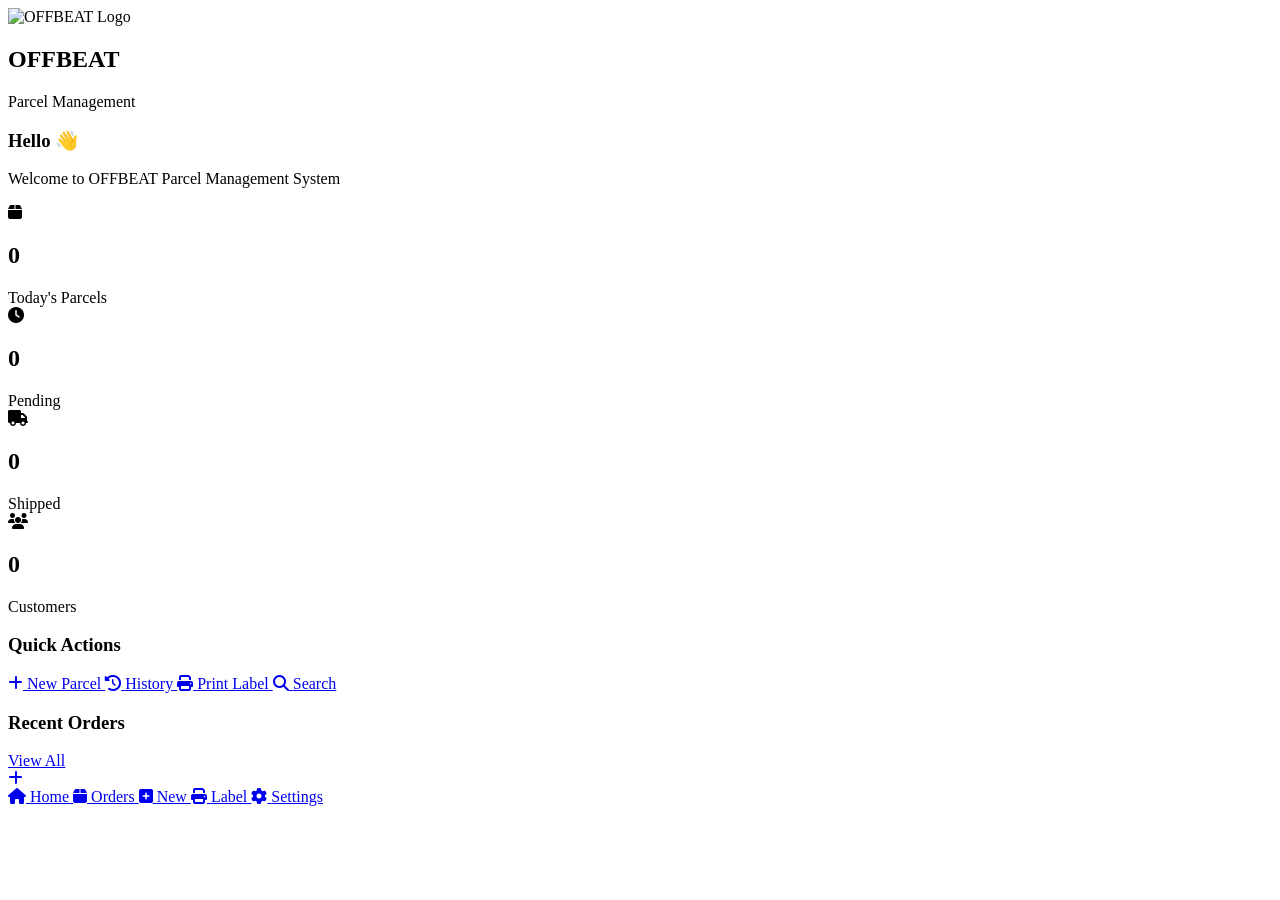
==== index.html @ d4840bd9 "first commit" ====
<!DOCTYPE html>
<html lang="en">

<head>

    <meta charset="UTF-8">
    <meta name="viewport" content="width=device-width, initial-scale=1.0">

    <title>OFFBEAT Parcel Management</title>

    <!-- Google Font -->
    <link rel="preconnect" href="https://fonts.googleapis.com">
    <link rel="preconnect" href="https://fonts.gstatic.com" crossorigin>

    <link href="https://fonts.googleapis.com/css2?family=Poppins:wght@300;400;500;600;700&display=swap"
        rel="stylesheet">

    <!-- Icons -->
    <link href="https://cdnjs.cloudflare.com/ajax/libs/font-awesome/6.6.0/css/all.min.css" rel="stylesheet">

    <link rel="stylesheet" href="css/style.css">

</head>

<body>

    <div class="baby">
        
    <!-- Animated Background -->

    <div class="bg-circle circle1"></div>
    <div class="bg-circle circle2"></div>
    <div class="bg-circle circle3"></div>


    <!-- Mobile Container -->

    <div class="mobile-container">

        <!-- Header -->

        <header>

            <div class="logo-box">

                <img src="images/logo.png" alt="OFFBEAT Logo">

            </div>

            <div class="title">

                <h2>OFFBEAT</h2>

                <p>Parcel Management</p>

            </div>

        </header>


        <!-- Welcome Card -->

        <section class="welcome-card">

            <h3>Hello 👋</h3>

            <p>
                Welcome to OFFBEAT Parcel Management System
            </p>

        </section>


        <!-- Statistics -->

        <section class="stats">

            <div class="card">

                <i class="fa-solid fa-box"></i>

                <h2 id="todayParcel">0</h2>

                <span>Today's Parcels</span>

            </div>

            <div class="card">

                <i class="fa-solid fa-clock"></i>

                <h2 id="pendingParcel">0</h2>

                <span>Pending</span>

            </div>

            <div class="card">

                <i class="fa-solid fa-truck"></i>

                <h2 id="shippedParcel">0</h2>

                <span>Shipped</span>

            </div>

            <div class="card">

                <i class="fa-solid fa-users"></i>

                <h2 id="customerCount">0</h2>

                <span>Customers</span>

            </div>

        </section>


        <!-- Quick Actions -->

        <section class="quick-actions">

            <h3>Quick Actions</h3>

            <div class="action-grid">

                <a href="new-parcel.html" class="action-card">

                    <i class="fa-solid fa-plus"></i>

                    <span>New Parcel</span>

                </a>

                <a href="history.html" class="action-card">

                    <i class="fa-solid fa-clock-rotate-left"></i>

                    <span>History</span>

                </a>

                <a href="label-v2.html" class="action-card">

                    <i class="fa-solid fa-print"></i>

                    <span>Print Label</span>

                </a>

                <a href="#" class="action-card">

                    <i class="fa-solid fa-magnifying-glass"></i>

                    <span>Search</span>

                </a>

            </div>

        </section>


        <!-- Recent Orders -->

        <section class="recent-orders">

            <div class="section-title">

                <h3>Recent Orders</h3>

                <a href="history.html">View All</a>

            </div>

            <div class="order-list" id="recentOrders"></div>

        </section>

    </div>



    <!-- Floating Button -->

    <a href="new-parcel.html" class="fab">

        <i class="fa-solid fa-plus"></i>

    </a>



    <!-- Bottom Navigation -->

    <nav>

        <a href="index.html" class="active">

            <i class="fa-solid fa-house"></i>

            <span>Home</span>

        </a>

        <a href="history.html">

            <i class="fa-solid fa-box"></i>

            <span>Orders</span>

        </a>

        <a href="new-parcel.html">

            <i class="fa-solid fa-square-plus"></i>

            <span>New</span>

        </a>

        <a href="label-v2.html">

            <i class="fa-solid fa-print"></i>

            <span>Label</span>

        </a>

        <a href="settings.html">

            <i class="fa-solid fa-gear"></i>

            <span>Settings</span>

        </a>

    </nav>

    </div>

    <script src="js/app.js"></script>

</body>

</html>
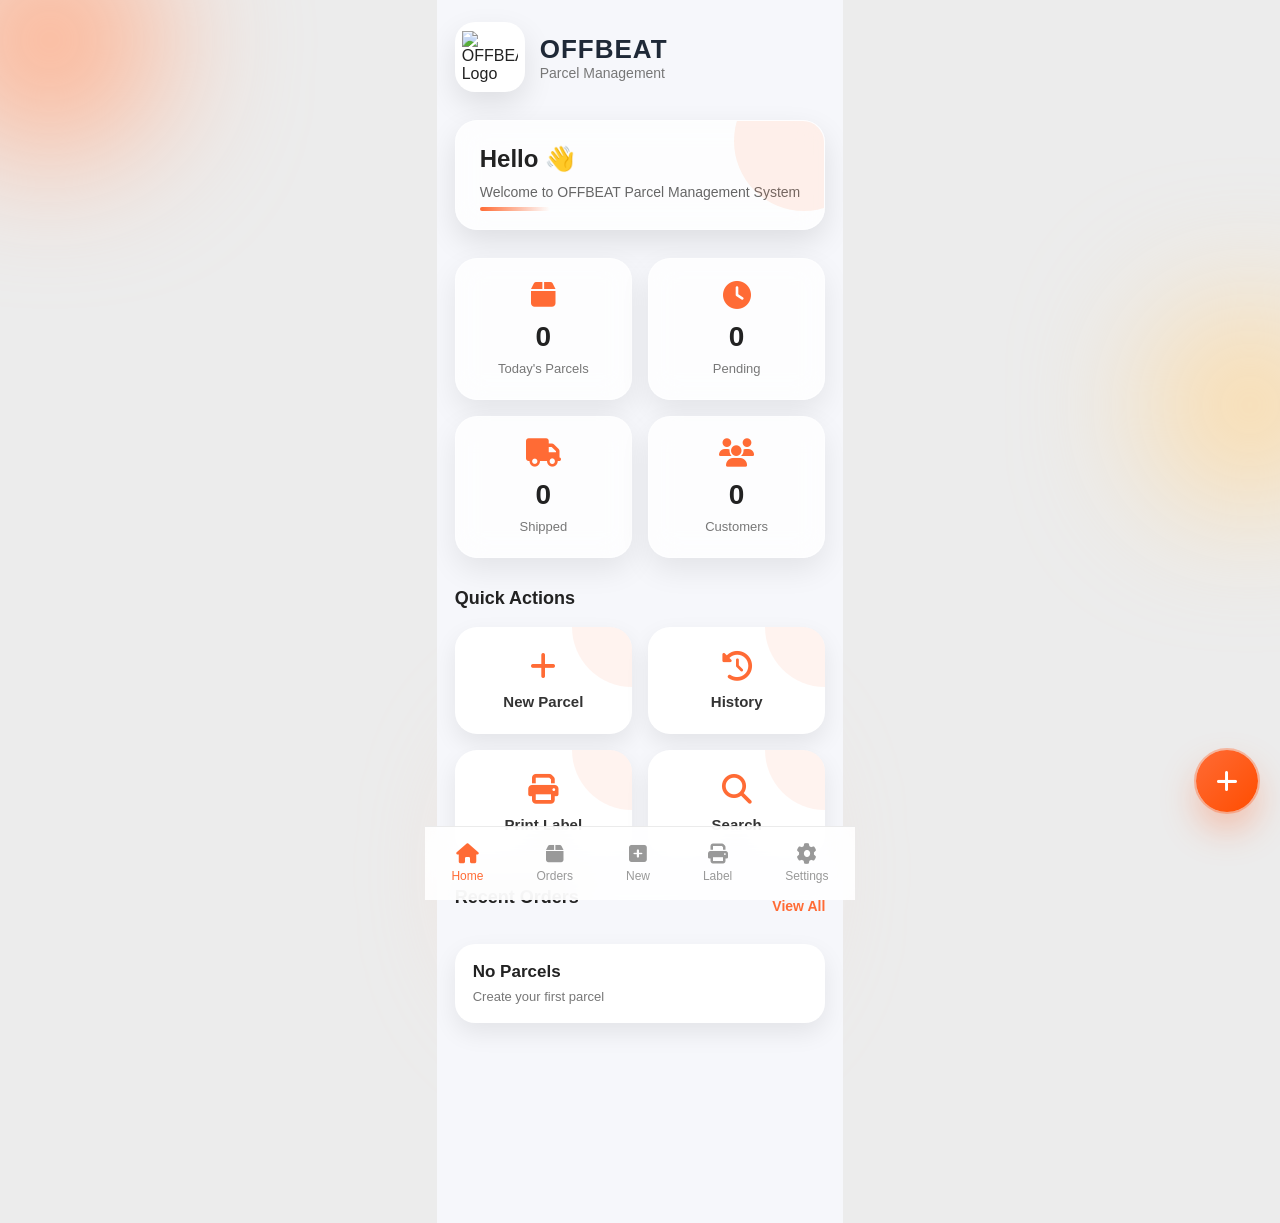
==== commit 4255c2c1: "thired commit" ====
--- a/index.html
+++ b/index.html
@@ -18,7 +18,7 @@
     <!-- Icons -->
     <link href="https://cdnjs.cloudflare.com/ajax/libs/font-awesome/6.6.0/css/all.min.css" rel="stylesheet">
 
-    <link rel="stylesheet" href="css/style.css">
+    <link rel="stylesheet" href="style.css">
 
 </head>
 
@@ -241,7 +241,7 @@
 
     </div>
 
-    <script src="js/app.js"></script>
+    <script src="app.js"></script>
 
 </body>
 
--- a/style.css
+++ b/style.css
@@ -0,0 +1,1143 @@
+/* =====================================================
+   OFFBEAT PARCEL MANAGEMENT SYSTEM
+   Mobile First Dashboard
+   Part 1
+   Developed by Nisite Webcraft
+===================================================== */
+
+/* Google Font */
+@import url('https://fonts.googleapis.com/css2?family=Poppins:wght@300;400;500;600;700;800&display=swap');
+
+/* =========================
+        ROOT VARIABLES
+========================= */
+
+:root{
+
+    --primary:#ff6b35;
+    --primary-dark:#ff4d00;
+
+    --secondary:#1f2937;
+
+    --white:#ffffff;
+
+    --bg:#f6f7fb;
+
+    --card:rgba(255,255,255,.78);
+
+    --border:rgba(255,255,255,.35);
+
+    --shadow:0 12px 30px rgba(0,0,0,.10);
+
+    --radius:22px;
+
+    --transition:.35s ease;
+
+}
+
+/* =========================
+        RESET
+========================= */
+
+*{
+
+    margin:0;
+
+    padding:0;
+
+    box-sizing:border-box;
+
+    font-family:'Poppins',sans-serif;
+
+}
+
+html{
+
+    scroll-behavior:smooth;
+
+}
+
+.baby{
+
+    background:var(--bg);
+
+    color:#222;
+
+    min-height:100vh;
+
+    overflow-x:hidden;
+
+    position:relative;
+
+}
+
+/* Hide Scrollbar */
+
+::-webkit-scrollbar{
+
+    width:0;
+
+}
+
+/* =========================
+    ANIMATED BACKGROUND
+========================= */
+
+.bg-circle{
+
+    position:fixed;
+
+    border-radius:50%;
+
+    filter:blur(70px);
+
+    z-index:-1;
+
+    animation:float 12s infinite ease-in-out;
+
+}
+
+.circle1{
+
+    width:220px;
+
+    height:220px;
+
+    background:#ffb08d;
+
+    top:-70px;
+
+    left:-60px;
+
+}
+
+.circle2{
+
+    width:180px;
+
+    height:180px;
+
+    background:#ffd89a;
+
+    right:-60px;
+
+    top:35%;
+
+}
+
+.circle3{
+
+    width:240px;
+
+    height:240px;
+
+    background:#ffd2bf;
+
+    bottom:-90px;
+
+    left:40%;
+
+}
+
+/* =========================
+    MOBILE CONTAINER
+========================= */
+
+.mobile-container{
+
+    width:100%;
+
+    max-width:430px;
+
+    margin:auto;
+
+    padding:22px 18px 110px;
+
+}
+
+/* =========================
+        HEADER
+========================= */
+
+header{
+
+    display:flex;
+
+    align-items:center;
+
+    gap:15px;
+
+    margin-bottom:28px;
+
+}
+
+.logo-box{
+
+    width:70px;
+
+    height:70px;
+
+    background:white;
+
+    border-radius:20px;
+
+    display:flex;
+
+    justify-content:center;
+
+    align-items:center;
+
+    box-shadow:var(--shadow);
+
+    overflow:hidden;
+
+}
+
+.logo-box img{
+
+    width:80%;
+
+    object-fit:contain;
+
+}
+
+.title{
+
+    flex:1;
+
+}
+
+.title h2{
+
+    font-size:26px;
+
+    color:var(--secondary);
+
+    font-weight:700;
+
+    letter-spacing:1px;
+
+}
+
+.title p{
+
+    color:#777;
+
+    font-size:14px;
+
+}
+
+/* =========================
+        WELCOME CARD
+========================= */
+
+.welcome-card{
+
+    background:var(--card);
+
+    backdrop-filter:blur(15px);
+
+    border:1px solid var(--border);
+
+    border-radius:var(--radius);
+
+    padding:24px;
+
+    box-shadow:var(--shadow);
+
+    margin-bottom:28px;
+
+    position:relative;
+
+    overflow:hidden;
+
+}
+
+.welcome-card::before{
+
+    content:"";
+
+    position:absolute;
+
+    width:140px;
+
+    height:140px;
+
+    border-radius:50%;
+
+    background:rgba(255,107,53,.10);
+
+    right:-50px;
+
+    top:-50px;
+
+}
+
+.welcome-card h3{
+
+    font-size:24px;
+
+    color:#222;
+
+    margin-bottom:8px;
+
+}
+
+.welcome-card p{
+
+    font-size:14px;
+
+    color:#666;
+
+    line-height:1.7;
+
+}
+
+/* Small Highlight Line */
+
+.welcome-card::after{
+
+    content:"";
+
+    position:absolute;
+
+    left:24px;
+
+    bottom:18px;
+
+    width:70px;
+
+    height:4px;
+
+    background:linear-gradient(to right,var(--primary),transparent);
+
+    border-radius:20px;
+
+}
+
+/* =========================
+      COMMON HEADINGS
+========================= */
+
+section h3{
+
+    font-size:18px;
+
+    font-weight:600;
+
+    color:#222;
+
+    margin-bottom:18px;
+
+}
+
+/* =========================
+      CARD ANIMATION
+========================= */
+
+header,
+.welcome-card{
+
+    animation:fadeUp .8s ease;
+
+}
+
+/* =========================
+        KEYFRAMES
+========================= */
+
+@keyframes float{
+
+    0%{
+
+        transform:translateY(0px);
+
+    }
+
+    50%{
+
+        transform:translateY(35px);
+
+    }
+
+    100%{
+
+        transform:translateY(0px);
+
+    }
+
+}
+
+@keyframes fadeUp{
+
+    from{
+
+        opacity:0;
+
+        transform:translateY(30px);
+
+    }
+
+    to{
+
+        opacity:1;
+
+        transform:translateY(0);
+
+    }
+
+}
+/*======================================================
+                PART 2
+      Statistics + Quick Actions + Orders
+======================================================*/
+
+/*==========================
+        STATISTICS
+==========================*/
+
+.stats{
+
+    display:grid;
+
+    grid-template-columns:repeat(2,1fr);
+
+    gap:16px;
+
+    margin-bottom:30px;
+
+}
+
+.card{
+
+    background:rgba(255,255,255,.78);
+
+    backdrop-filter:blur(15px);
+
+    border:1px solid rgba(255,255,255,.35);
+
+    border-radius:22px;
+
+    padding:22px 15px;
+
+    text-align:center;
+
+    box-shadow:0 12px 30px rgba(0,0,0,.08);
+
+    transition:.35s;
+
+    cursor:pointer;
+
+    animation:fadeUp .9s ease;
+
+}
+
+.card:hover{
+
+    transform:translateY(-8px);
+
+    box-shadow:0 20px 40px rgba(0,0,0,.12);
+
+}
+
+.card i{
+
+    font-size:28px;
+
+    color:var(--primary);
+
+    margin-bottom:12px;
+
+}
+
+.card h2{
+
+    font-size:28px;
+
+    font-weight:700;
+
+    color:#222;
+
+    margin-bottom:6px;
+
+}
+
+.card span{
+
+    font-size:13px;
+
+    color:#777;
+
+}
+
+/*==========================
+      QUICK ACTIONS
+==========================*/
+
+.quick-actions{
+
+    margin-bottom:30px;
+
+}
+
+.action-grid{
+
+    display:grid;
+
+    grid-template-columns:repeat(2,1fr);
+
+    gap:16px;
+
+}
+
+.action-card{
+
+    text-decoration:none;
+
+    background:#fff;
+
+    border-radius:22px;
+
+    padding:24px 15px;
+
+    display:flex;
+
+    flex-direction:column;
+
+    justify-content:center;
+
+    align-items:center;
+
+    box-shadow:0 10px 25px rgba(0,0,0,.08);
+
+    transition:.35s;
+
+    position:relative;
+
+    overflow:hidden;
+
+}
+
+.action-card::before{
+
+    content:"";
+
+    position:absolute;
+
+    width:120px;
+
+    height:120px;
+
+    background:rgba(255,107,53,.08);
+
+    border-radius:50%;
+
+    right:-60px;
+
+    top:-60px;
+
+}
+
+.action-card:hover{
+
+    transform:translateY(-8px);
+
+    box-shadow:0 18px 40px rgba(0,0,0,.12);
+
+}
+
+.action-card:active{
+
+    transform:scale(.96);
+
+}
+
+.action-card i{
+
+    font-size:30px;
+
+    color:var(--primary);
+
+    margin-bottom:12px;
+
+    z-index:2;
+
+}
+
+.action-card span{
+
+    color:#333;
+
+    font-size:15px;
+
+    font-weight:600;
+
+    z-index:2;
+
+}
+
+/*==========================
+      SECTION TITLE
+==========================*/
+
+.section-title{
+
+    display:flex;
+
+    justify-content:space-between;
+
+    align-items:center;
+
+    margin-bottom:18px;
+
+}
+
+.section-title a{
+
+    text-decoration:none;
+
+    color:var(--primary);
+
+    font-size:14px;
+
+    font-weight:600;
+
+}
+
+/*==========================
+      RECENT ORDERS
+==========================*/
+
+.recent-orders{
+
+    margin-bottom:90px;
+
+}
+
+.order-list{
+
+    display:flex;
+
+    flex-direction:column;
+
+    gap:16px;
+
+}
+
+.order-card{
+
+    background:#fff;
+
+    border-radius:20px;
+
+    padding:18px;
+
+    display:flex;
+
+    justify-content:space-between;
+
+    align-items:center;
+
+    box-shadow:0 10px 25px rgba(0,0,0,.08);
+
+    transition:.3s;
+
+}
+
+.order-card:hover{
+
+    transform:translateY(-5px);
+
+}
+
+.order-card h4{
+
+    font-size:17px;
+
+    margin-bottom:5px;
+
+    color:#222;
+
+}
+
+.order-card small{
+
+    color:#777;
+
+    font-size:13px;
+
+}
+
+/*==========================
+        STATUS
+==========================*/
+
+.status{
+
+    padding:8px 14px;
+
+    border-radius:30px;
+
+    font-size:12px;
+
+    font-weight:600;
+
+}
+
+.pending{
+
+    background:#fff3cd;
+
+    color:#9a6700;
+
+}
+
+.shipped{
+
+    background:#d4edda;
+
+    color:#0f5132;
+
+}
+
+.delivered{
+
+    background:#d1ecf1;
+
+    color:#055160;
+
+}
+
+.cancelled{
+
+    background:#f8d7da;
+
+    color:#842029;
+
+}
+
+/*==========================
+     SMALL CLICK EFFECT
+==========================*/
+
+.card:active,
+.order-card:active{
+
+    transform:scale(.97);
+
+}
+/*======================================================
+                PART 3
+      Bottom Navigation • FAB • Footer • Effects
+======================================================*/
+
+/*==========================
+      FLOATING BUTTON
+==========================*/
+
+.fab{
+
+    position:fixed;
+
+    right:22px;
+
+    bottom:88px;
+
+    width:62px;
+
+    height:62px;
+
+    background:linear-gradient(135deg,var(--primary),var(--primary-dark));
+
+    color:#fff;
+
+    border-radius:50%;
+
+    display:flex;
+
+    justify-content:center;
+
+    align-items:center;
+
+    text-decoration:none;
+
+    font-size:24px;
+
+    box-shadow:0 18px 35px rgba(255,107,53,.35);
+
+    z-index:1000;
+
+    transition:.3s;
+
+    animation:floating 3s infinite;
+
+}
+
+.fab:hover{
+
+    transform:translateY(-5px);
+
+}
+
+.fab:active{
+
+    transform:scale(.92);
+
+}
+
+.fab::after{
+
+    content:"";
+
+    position:absolute;
+
+    width:100%;
+
+    height:100%;
+
+    border-radius:50%;
+
+    border:2px solid rgba(255,107,53,.4);
+
+    animation:pulse 2s infinite;
+
+}
+
+/*==========================
+      BOTTOM NAVIGATION
+==========================*/
+
+nav{
+
+    position:fixed;
+
+    left:50%;
+
+    transform:translateX(-50%);
+
+    bottom:0;
+
+    width:100%;
+
+    max-width:430px;
+
+    height:74px;
+
+    background:rgba(255,255,255,.9);
+
+    backdrop-filter:blur(18px);
+
+    border-top:1px solid rgba(0,0,0,.08);
+
+    display:flex;
+
+    justify-content:space-around;
+
+    align-items:center;
+
+    z-index:999;
+
+}
+
+nav a{
+
+    text-decoration:none;
+
+    color:#999;
+
+    display:flex;
+
+    flex-direction:column;
+
+    align-items:center;
+
+    font-size:12px;
+
+    transition:.3s;
+
+}
+
+nav a i{
+
+    font-size:20px;
+
+    margin-bottom:5px;
+
+}
+
+nav a.active{
+
+    color:var(--primary);
+
+}
+
+nav a:hover{
+
+    color:var(--primary);
+
+    transform:translateY(-3px);
+
+}
+
+/*==========================
+        FOOTER
+==========================*/
+
+footer{
+
+    text-align:right;
+
+    padding:18px 10px 90px;
+
+    color:#888;
+
+    font-size:12px;
+
+}
+
+footer strong{
+
+    color:var(--primary);
+
+}
+
+/*==========================
+     INPUT DEFAULT STYLE
+(Used on next pages too)
+==========================*/
+
+input,
+select,
+textarea{
+
+    width:100%;
+
+    padding:14px 16px;
+
+    border:none;
+
+    outline:none;
+
+    background:#fff;
+
+    border-radius:16px;
+
+    font-size:15px;
+
+    color:#222;
+
+    box-shadow:0 8px 20px rgba(0,0,0,.06);
+
+    transition:.3s;
+
+}
+
+input:focus,
+select:focus,
+textarea:focus{
+
+    box-shadow:0 0 0 3px rgba(255,107,53,.15);
+
+    border:1px solid var(--primary);
+
+}
+
+/*==========================
+        BUTTONS
+==========================*/
+
+button{
+
+    border:none;
+
+    outline:none;
+
+    cursor:pointer;
+
+    border-radius:18px;
+
+    padding:15px 20px;
+
+    font-size:15px;
+
+    font-weight:600;
+
+    transition:.3s;
+
+}
+
+.primary-btn{
+
+    background:linear-gradient(135deg,var(--primary),var(--primary-dark));
+
+    color:#fff;
+
+}
+
+.primary-btn:hover{
+
+    transform:translateY(-3px);
+
+}
+
+.primary-btn:active{
+
+    transform:scale(.96);
+
+}
+
+.secondary-btn{
+
+    background:#fff;
+
+    color:#333;
+
+    box-shadow:0 8px 20px rgba(0,0,0,.08);
+
+}
+
+/*==========================
+       SCROLL ANIMATION
+==========================*/
+
+.fade-up{
+
+    opacity:0;
+
+    transform:translateY(25px);
+
+    animation:fadeUp .8s forwards;
+
+}
+
+/*==========================
+       KEYFRAMES
+==========================*/
+
+@keyframes floating{
+
+    0%{
+
+        transform:translateY(0px);
+
+    }
+
+    50%{
+
+        transform:translateY(-10px);
+
+    }
+
+    100%{
+
+        transform:translateY(0px);
+
+    }
+
+}
+
+@keyframes pulse{
+
+    0%{
+
+        transform:scale(1);
+
+        opacity:1;
+
+    }
+
+    100%{
+
+        transform:scale(1.7);
+
+        opacity:0;
+
+    }
+
+}
+
+/*==========================
+     RESPONSIVE MOBILE
+==========================*/
+
+@media (max-width:390px){
+
+    .mobile-container{
+
+        padding:18px 14px 110px;
+
+    }
+
+    .stats{
+
+        gap:12px;
+
+    }
+
+    .card{
+
+        padding:18px 12px;
+
+    }
+
+    .card h2{
+
+        font-size:24px;
+
+    }
+
+    .action-card{
+
+        padding:20px 10px;
+
+    }
+
+    .logo-box{
+
+        width:60px;
+
+        height:60px;
+
+    }
+
+    .title h2{
+
+        font-size:22px;
+
+    }
+
+    .fab{
+
+        width:56px;
+
+        height:56px;
+
+        font-size:20px;
+
+    }
+
+}
+
+@media (min-width:431px){
+
+    body{
+
+        display:flex;
+
+        justify-content:center;
+
+        background:#ececec;
+
+    }
+
+    .mobile-container{
+
+        box-shadow:0 0 40px rgba(0,0,0,.08);
+
+        min-height:100vh;
+
+        background:var(--bg);
+
+    }
+
+}
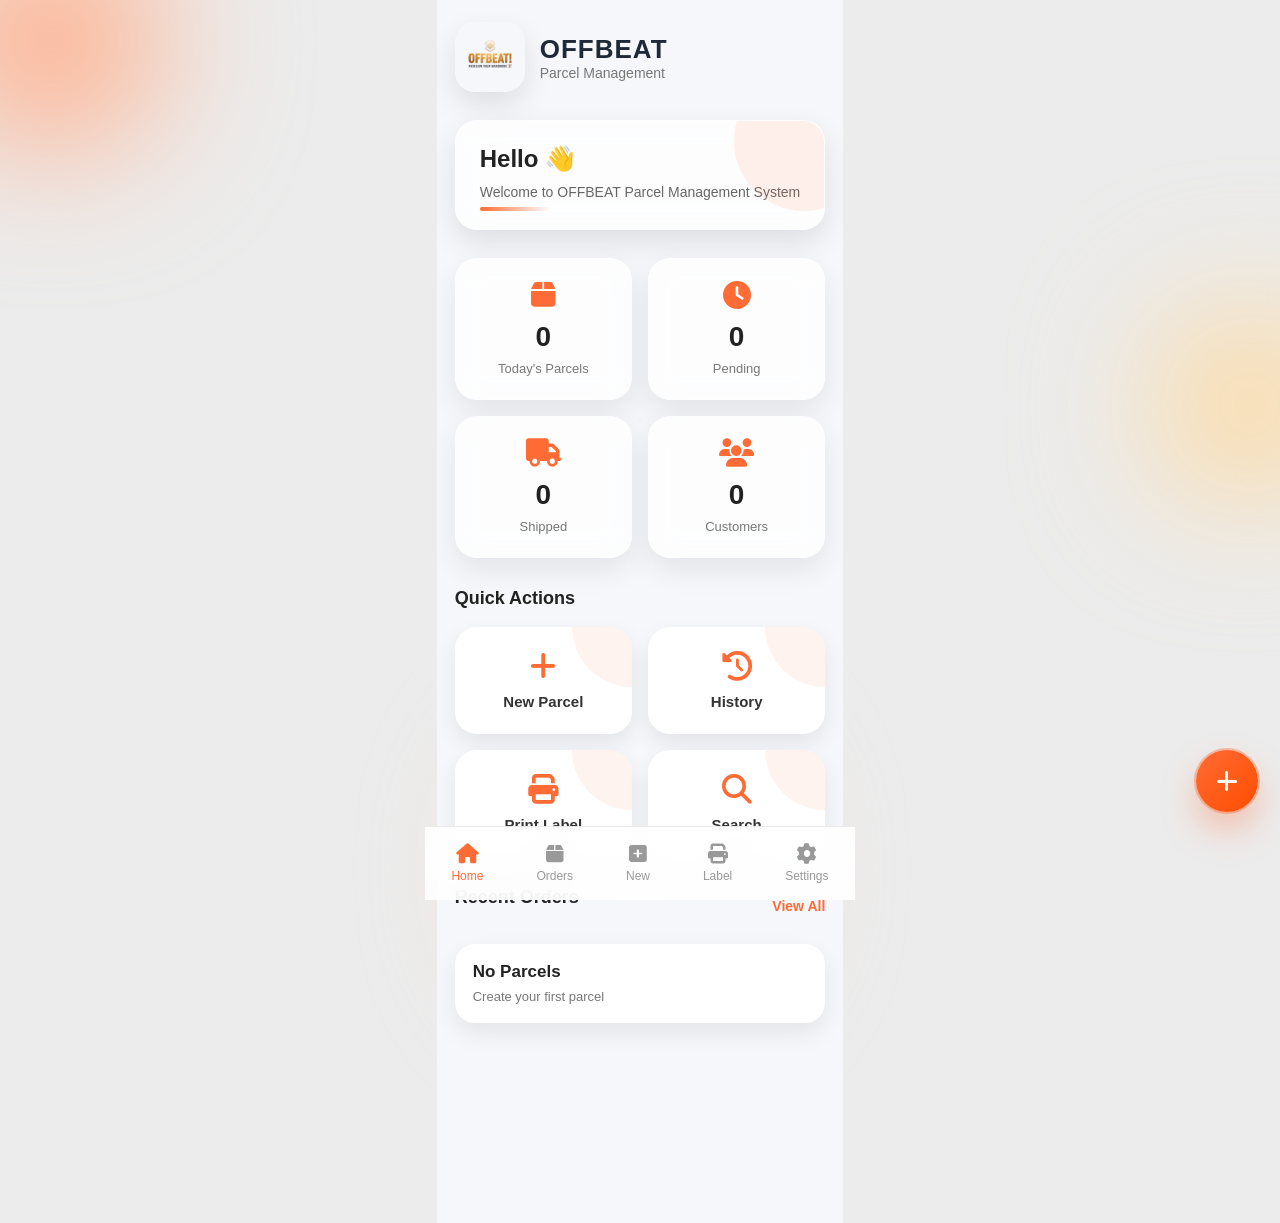
==== commit 9a7c4bfa: "fourth commit" ====
--- a/index.html
+++ b/index.html
@@ -43,7 +43,7 @@
 
             <div class="logo-box">
 
-                <img src="images/logo.png" alt="OFFBEAT Logo">
+                <img src="img/logo.png" alt="OFFBEAT Logo">
 
             </div>
 
--- a/style.css
+++ b/style.css
@@ -177,7 +177,7 @@
 
     height:70px;
 
-    background:white;
+    background:#f6f7fb00;
 
     border-radius:20px;
 
